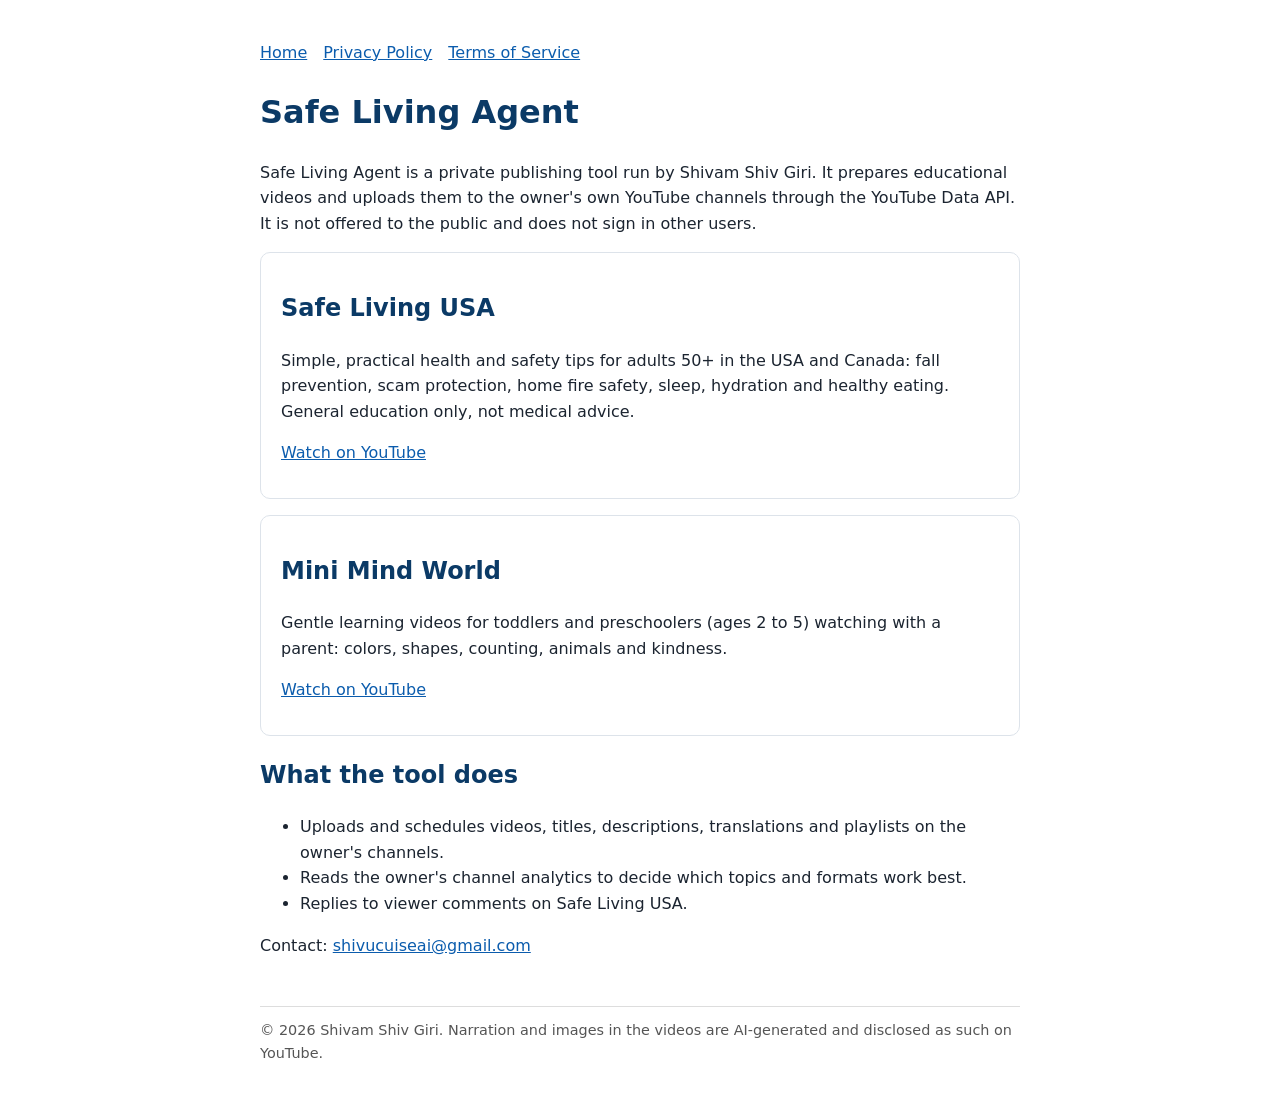
==== index.html @ f1b2a54a "Safe Living Agent home, privacy policy and terms" ====
<!doctype html>
<html lang="en"><head><meta charset="utf-8"><meta name="viewport" content="width=device-width,initial-scale=1">
<title>Safe Living Agent</title><link rel="stylesheet" href="style.css">
<meta name="description" content="Safe Living Agent is the publishing tool behind the YouTube channels Safe Living USA and Mini Mind World."></head>
<body>
<nav><a href="index.html">Home</a><a href="privacy.html">Privacy Policy</a><a href="terms.html">Terms of Service</a></nav>
<h1>Safe Living Agent</h1>
<p>Safe Living Agent is a private publishing tool run by Shivam Shiv Giri. It prepares educational videos and uploads them to the
owner's own YouTube channels through the YouTube Data API. It is not offered to the public and does not sign in other users.</p>
<div class="card"><h2>Safe Living USA</h2>
<p>Simple, practical health and safety tips for adults 50+ in the USA and Canada: fall prevention, scam protection, home fire safety,
sleep, hydration and healthy eating. General education only, not medical advice.</p>
<p><a href="https://www.youtube.com/channel/UC1opSoK6bFLAIZbjrNSzUaw">Watch on YouTube</a></p></div>
<div class="card"><h2>Mini Mind World</h2>
<p>Gentle learning videos for toddlers and preschoolers (ages 2 to 5) watching with a parent: colors, shapes, counting, animals and kindness.</p>
<p><a href="https://www.youtube.com/channel/UCe86AjGObTufDc0zaT3oQeg">Watch on YouTube</a></p></div>
<h2>What the tool does</h2>
<ul>
<li>Uploads and schedules videos, titles, descriptions, translations and playlists on the owner's channels.</li>
<li>Reads the owner's channel analytics to decide which topics and formats work best.</li>
<li>Replies to viewer comments on Safe Living USA.</li>
</ul>
<p>Contact: <a href="mailto:shivucuiseai@gmail.com">shivucuiseai@gmail.com</a></p>
<footer>&copy; 2026 Shivam Shiv Giri. Narration and images in the videos are AI-generated and disclosed as such on YouTube.</footer>
</body></html>
---- style.css ----
body{font-family:system-ui,-apple-system,Segoe UI,Roboto,sans-serif;max-width:760px;margin:40px auto;padding:0 20px;line-height:1.6;color:#1b2430}
h1,h2{color:#0b3a66}a{color:#0b5cad}nav a{margin-right:16px}footer{margin-top:48px;font-size:.9em;color:#555;border-top:1px solid #ddd;padding-top:12px}
.card{border:1px solid #dde3ea;border-radius:10px;padding:16px 20px;margin:16px 0}
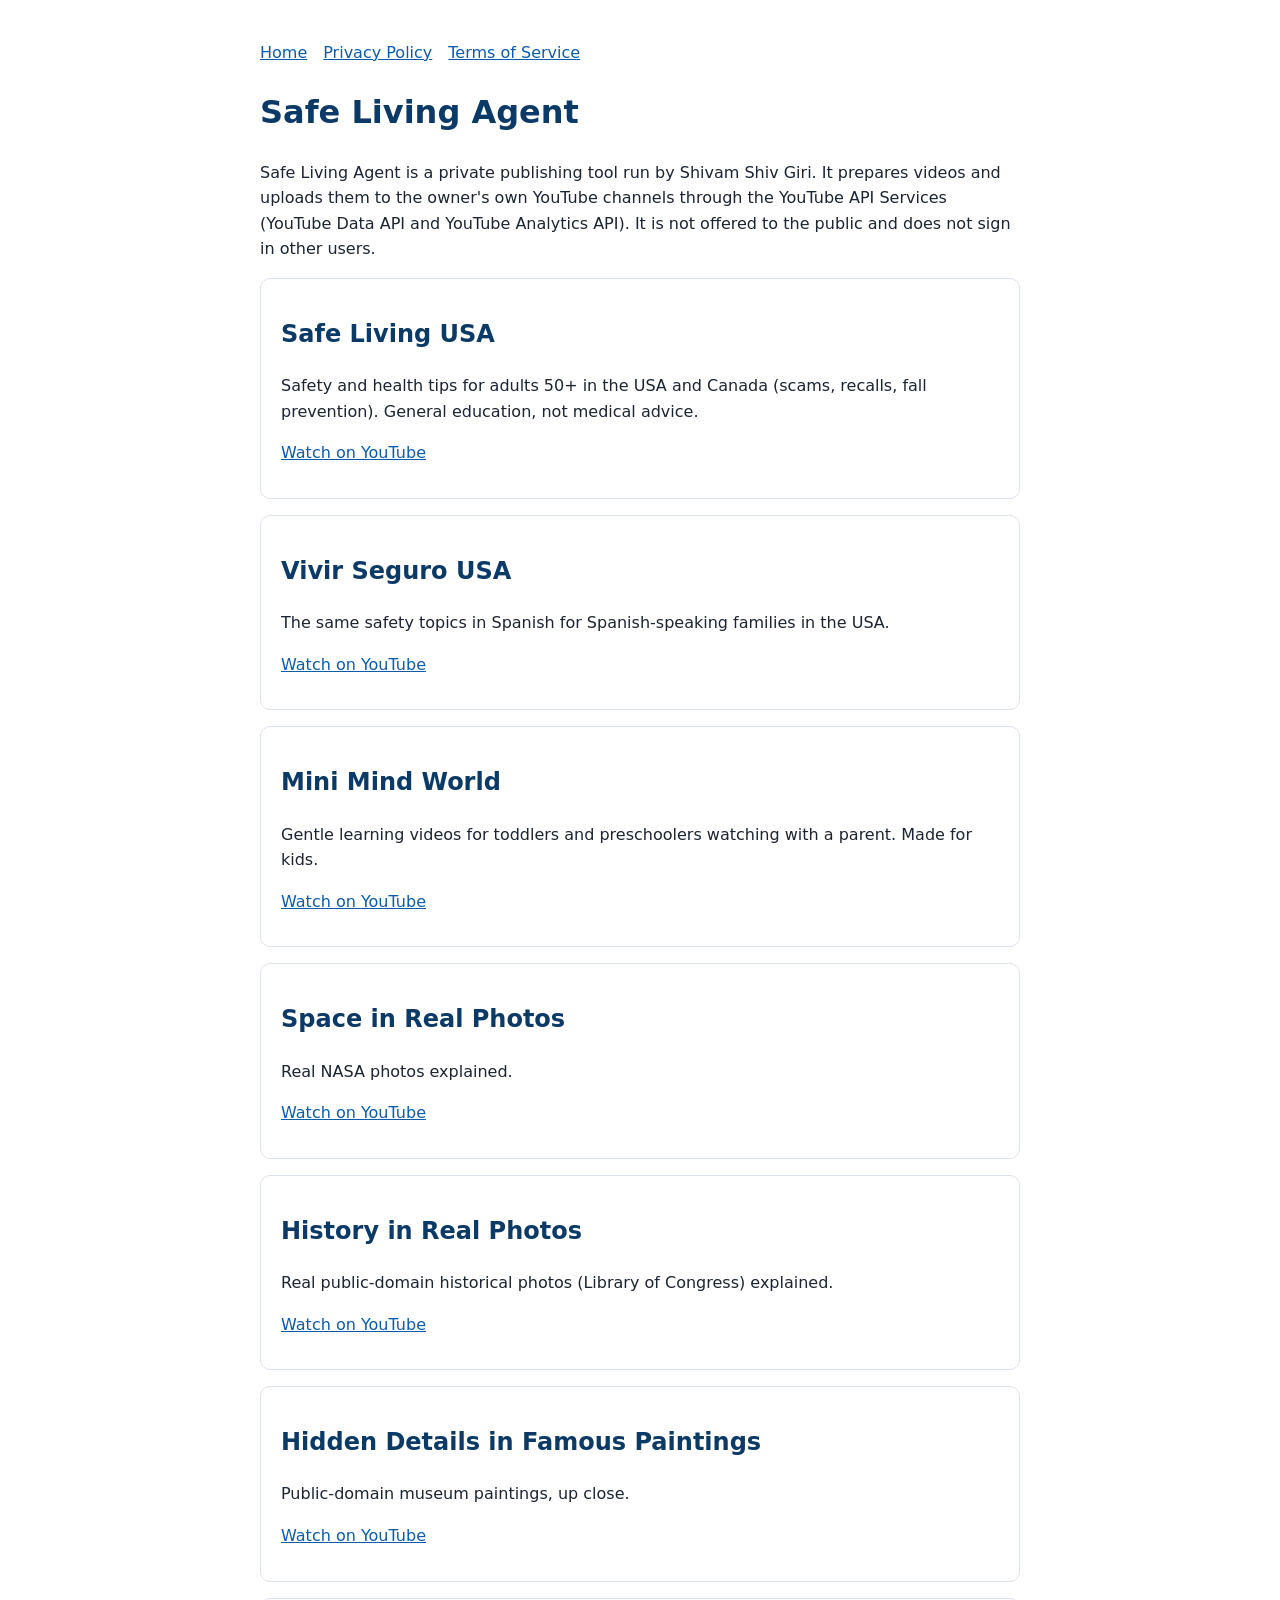
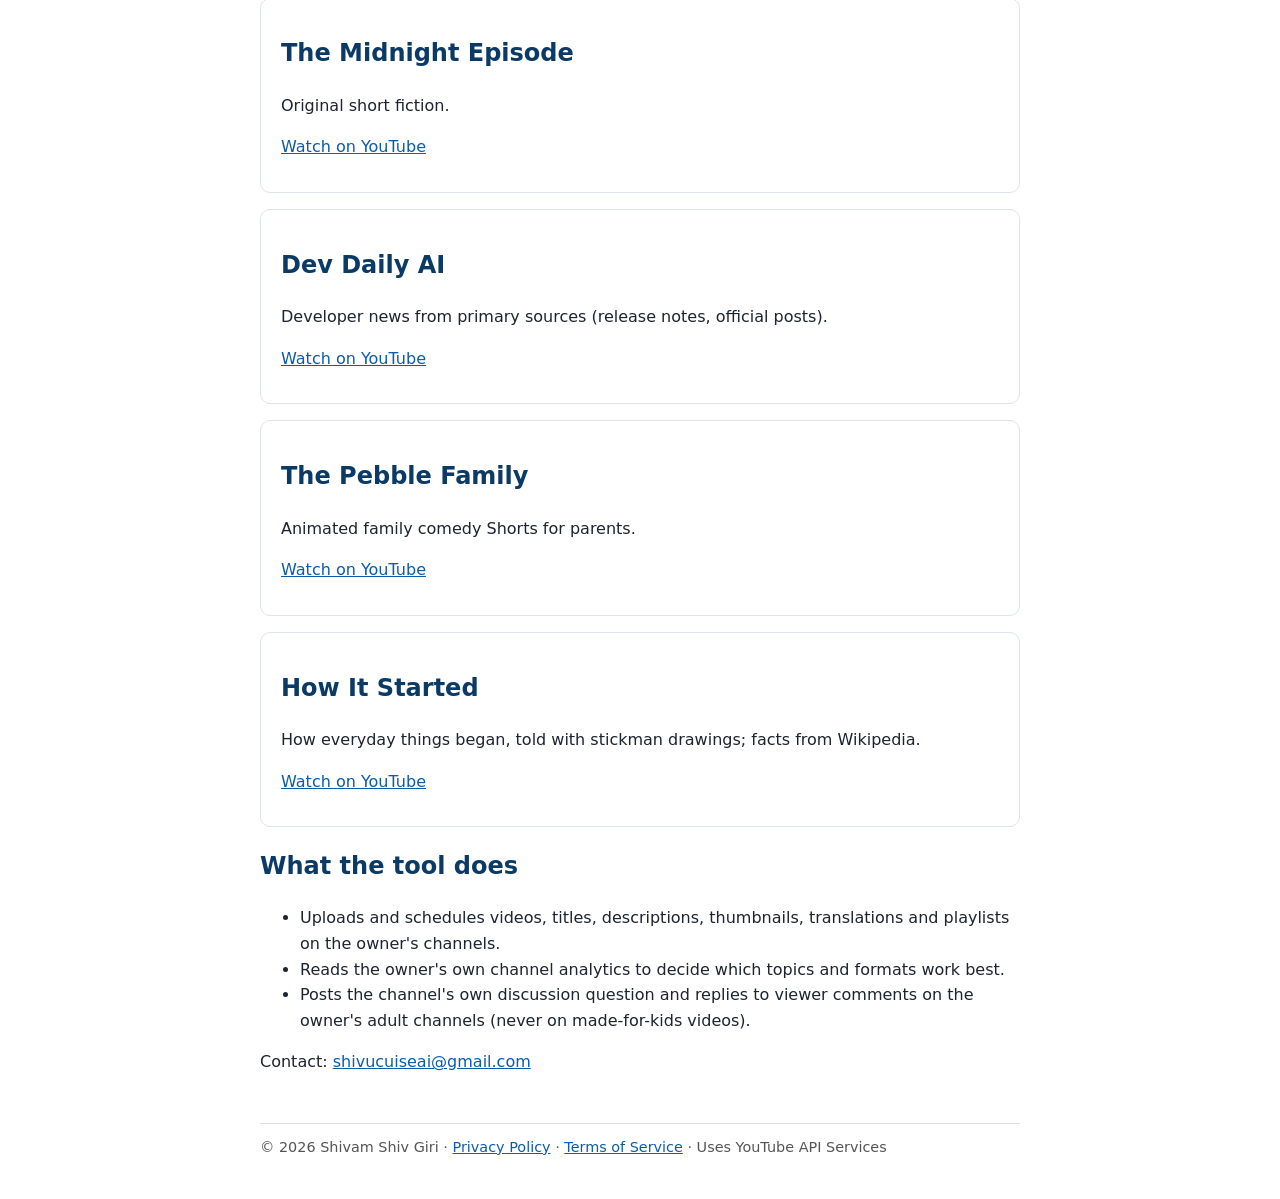
==== commit 3803159a: "List all 10 channels; update privacy and terms (Nov 6, 2026)" ====
--- a/index.html
+++ b/index.html
@@ -1,25 +1,28 @@
 <!doctype html>
 <html lang="en"><head><meta charset="utf-8"><meta name="viewport" content="width=device-width,initial-scale=1">
 <title>Safe Living Agent</title><link rel="stylesheet" href="style.css">
-<meta name="description" content="Safe Living Agent is the publishing tool behind the YouTube channels Safe Living USA and Mini Mind World."></head>
+<meta name="description" content="Safe Living Agent is the private publishing tool behind ten YouTube channels owned by Shivam Shiv Giri."></head>
 <body>
 <nav><a href="index.html">Home</a><a href="privacy.html">Privacy Policy</a><a href="terms.html">Terms of Service</a></nav>
 <h1>Safe Living Agent</h1>
-<p>Safe Living Agent is a private publishing tool run by Shivam Shiv Giri. It prepares educational videos and uploads them to the
-owner's own YouTube channels through the YouTube Data API. It is not offered to the public and does not sign in other users.</p>
-<div class="card"><h2>Safe Living USA</h2>
-<p>Simple, practical health and safety tips for adults 50+ in the USA and Canada: fall prevention, scam protection, home fire safety,
-sleep, hydration and healthy eating. General education only, not medical advice.</p>
-<p><a href="https://www.youtube.com/channel/UC1opSoK6bFLAIZbjrNSzUaw">Watch on YouTube</a></p></div>
-<div class="card"><h2>Mini Mind World</h2>
-<p>Gentle learning videos for toddlers and preschoolers (ages 2 to 5) watching with a parent: colors, shapes, counting, animals and kindness.</p>
-<p><a href="https://www.youtube.com/channel/UCe86AjGObTufDc0zaT3oQeg">Watch on YouTube</a></p></div>
+<p>Safe Living Agent is a private publishing tool run by Shivam Shiv Giri. It prepares videos and uploads them to the owner's own
+YouTube channels through the YouTube API Services (YouTube Data API and YouTube Analytics API). It is not offered to the public and does not sign in other users.</p>
+<div class="card"><h2>Safe Living USA</h2><p>Safety and health tips for adults 50+ in the USA and Canada (scams, recalls, fall prevention). General education, not medical advice.</p><p><a href="https://www.youtube.com/channel/UC1opSoK6bFLAIZbjrNSzUaw">Watch on YouTube</a></p></div>
+<div class="card"><h2>Vivir Seguro USA</h2><p>The same safety topics in Spanish for Spanish-speaking families in the USA.</p><p><a href="https://www.youtube.com/channel/UCUpAH3N-xAPwjLRYslncIjA">Watch on YouTube</a></p></div>
+<div class="card"><h2>Mini Mind World</h2><p>Gentle learning videos for toddlers and preschoolers watching with a parent. Made for kids.</p><p><a href="https://www.youtube.com/channel/UCe86AjGObTufDc0zaT3oQeg">Watch on YouTube</a></p></div>
+<div class="card"><h2>Space in Real Photos</h2><p>Real NASA photos explained.</p><p><a href="https://www.youtube.com/channel/UCFB7Jd5t0lLfyFacXGENS-Q">Watch on YouTube</a></p></div>
+<div class="card"><h2>History in Real Photos</h2><p>Real public-domain historical photos (Library of Congress) explained.</p><p><a href="https://www.youtube.com/channel/UC-um1UNap8RycFtLIWs3-2g">Watch on YouTube</a></p></div>
+<div class="card"><h2>Hidden Details in Famous Paintings</h2><p>Public-domain museum paintings, up close.</p><p><a href="https://www.youtube.com/channel/UCdMF3VWhnMm_2O0T2yhlcDg">Watch on YouTube</a></p></div>
+<div class="card"><h2>The Midnight Episode</h2><p>Original short fiction.</p><p><a href="https://www.youtube.com/channel/UCVScCabmetwMSCm6SqTUe-Q">Watch on YouTube</a></p></div>
+<div class="card"><h2>Dev Daily AI</h2><p>Developer news from primary sources (release notes, official posts).</p><p><a href="https://www.youtube.com/channel/UCtHFsm6Koz1G9DJH5HHo30A">Watch on YouTube</a></p></div>
+<div class="card"><h2>The Pebble Family</h2><p>Animated family comedy Shorts for parents.</p><p><a href="https://www.youtube.com/channel/UCF5g0uS4NpOrb_9fj-85wXg">Watch on YouTube</a></p></div>
+<div class="card"><h2>How It Started</h2><p>How everyday things began, told with stickman drawings; facts from Wikipedia.</p><p><a href="https://www.youtube.com/channel/UCNXdTjMrYZI9xNfB2EfowRA">Watch on YouTube</a></p></div>
 <h2>What the tool does</h2>
 <ul>
-<li>Uploads and schedules videos, titles, descriptions, translations and playlists on the owner's channels.</li>
-<li>Reads the owner's channel analytics to decide which topics and formats work best.</li>
-<li>Replies to viewer comments on Safe Living USA.</li>
+<li>Uploads and schedules videos, titles, descriptions, thumbnails, translations and playlists on the owner's channels.</li>
+<li>Reads the owner's own channel analytics to decide which topics and formats work best.</li>
+<li>Posts the channel's own discussion question and replies to viewer comments on the owner's adult channels (never on made-for-kids videos).</li>
 </ul>
 <p>Contact: <a href="mailto:shivucuiseai@gmail.com">shivucuiseai@gmail.com</a></p>
-<footer>&copy; 2026 Shivam Shiv Giri. Narration and images in the videos are AI-generated and disclosed as such on YouTube.</footer>
+<footer>&copy; 2026 Shivam Shiv Giri &middot; <a href="privacy.html">Privacy Policy</a> &middot; <a href="terms.html">Terms of Service</a> &middot; Uses YouTube API Services</footer>
 </body></html>
